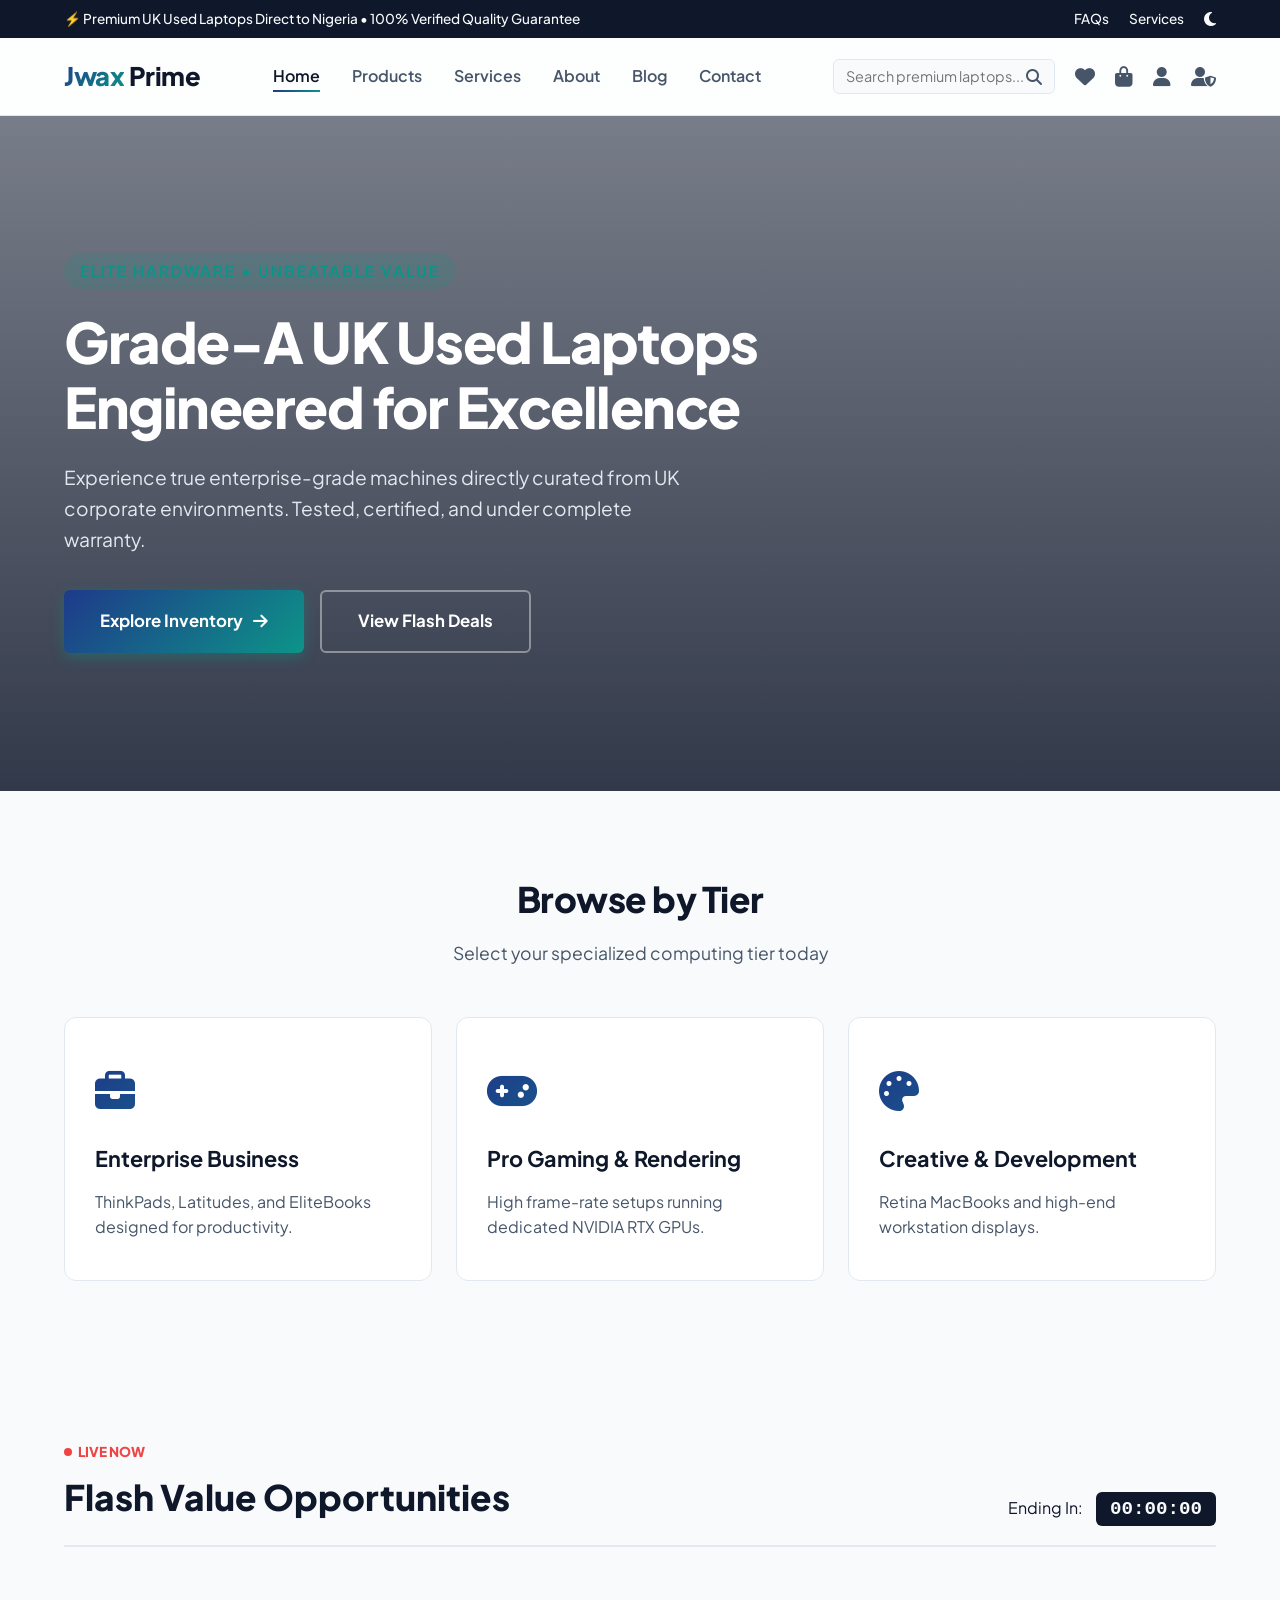
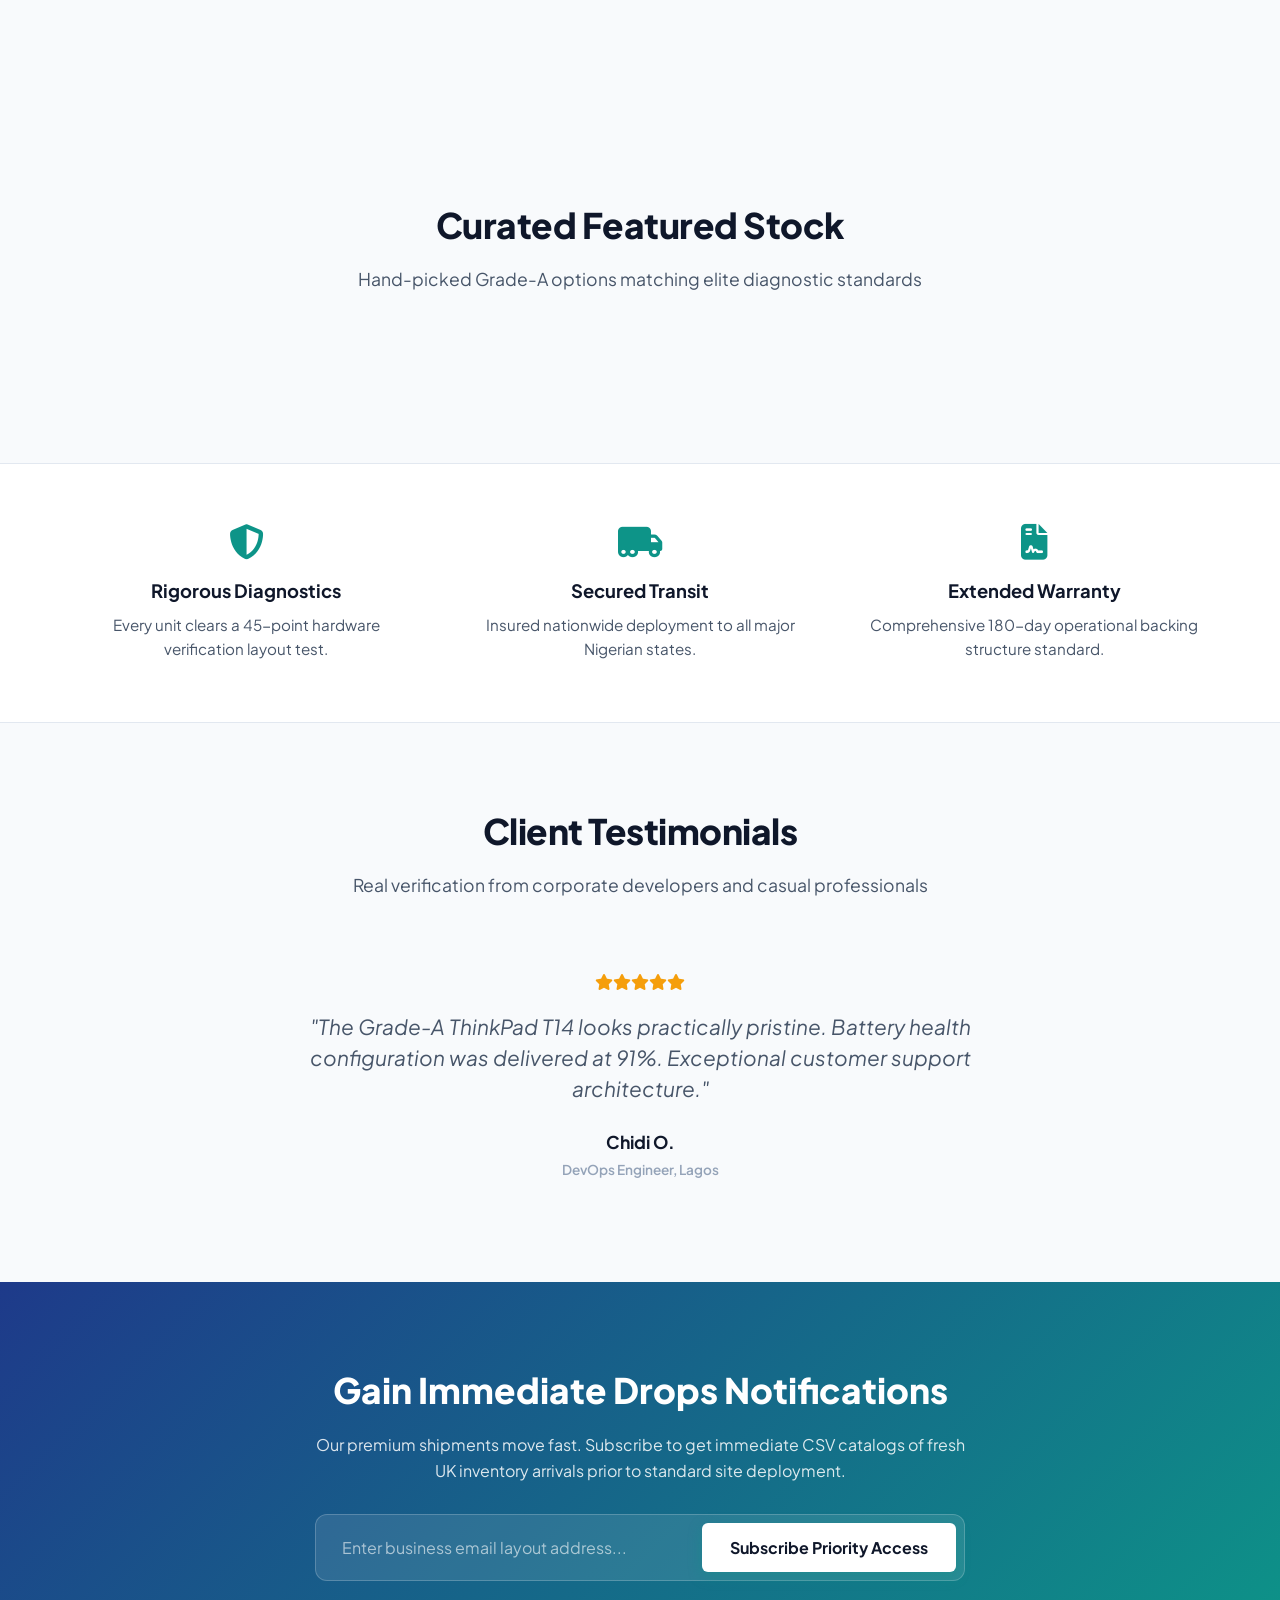
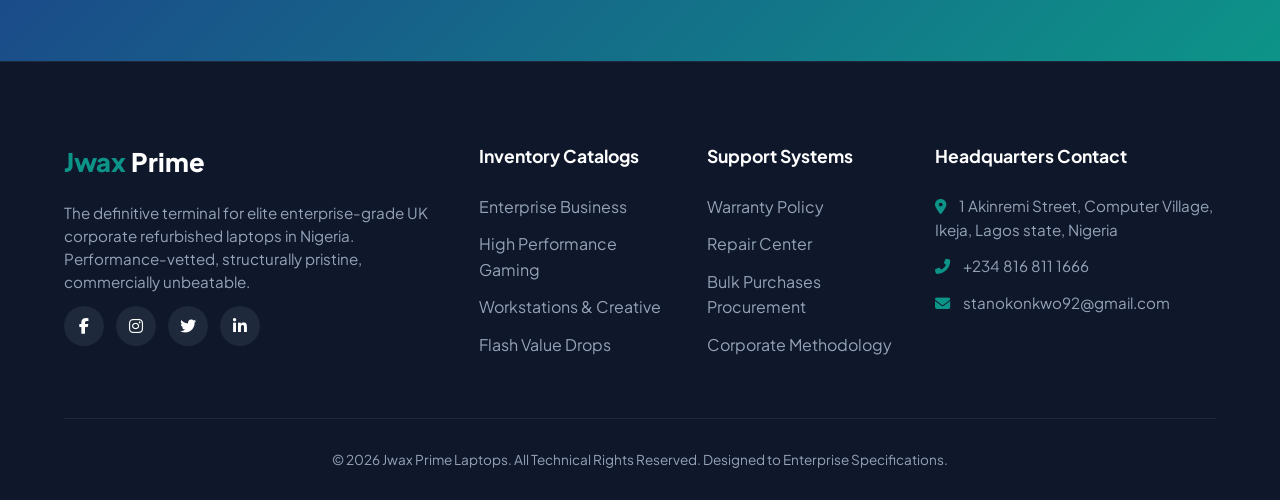
==== index.html @ 94b1026d "Initial commit for Jwax Prime Laptops" ====
<!DOCTYPE html>
<html lang="en" data-theme="light">
<head>
    <meta charset="UTF-8">
    <meta name="viewport" content="width=device-width, initial-scale=1.0">
    <meta name="description" content="Jwax Prime Laptops - Premium UK Used Laptops in Nigeria. Highest quality, verified performance, unbeatable pricing.">
    <title>Jwax Prime Laptops | Premium UK Used Laptops</title>
    <link rel="preconnect" href="https://fonts.googleapis.com">
    <link rel="preconnect" href="https://fonts.gstatic.com" crossorigin>
    <link href="https://fonts.googleapis.com/css2?family=Plus+Jakarta+Sans:wght@300;400;500;600;700;800&display=swap" rel="stylesheet">
    <link rel="stylesheet" href="https://cdnjs.cloudflare.com/ajax/libs/font-awesome/6.4.0/css/all.min.css">
    <link rel="stylesheet" href="css/style.css">
    <link rel="stylesheet" href="css/responsive.css">
</head>
<body>

    <div id="screen-loader" class="screen-loader">
        <div class="spinner"></div>
    </div>

    <div id="toast-container" class="toast-container"></div>

    <button id="back-to-top" class="back-to-top" aria-label="Back to Top">
        <i class="fas fa-arrow-up"></i>
    </button>

    <header class="main-header">
        <div class="top-bar">
            <p>⚡ Premium UK Used Laptops Direct to Nigeria • 100% Verified Quality Guarantee</p>
            <div class="top-bar-links">
                <a href="faq.html">FAQs</a>
                <a href="services.html">Services</a>
                <button id="theme-toggle" class="theme-toggle-btn" aria-label="Toggle Theme">
                    <i class="fas fa-moon"></i>
                </button>
            </div>
        </div>

        <nav class="navbar">
            <a href="index.html" class="logo-brand">
                <span class="logo-accent">Jwax</span> Prime
            </a>

            <ul class="nav-links" id="nav-links">
                <li><a href="index.html" class="active">Home</a></li>
                <li><a href="products.html">Products</a></li>
                <li><a href="services.html">Services</a></li>
                <li><a href="about.html">About</a></li>
                <li><a href="blog.html">Blog</a></li>
                <li><a href="contact.html">Contact</a></li>
            </ul>

            <div class="nav-actions">
                <div class="search-container-wrapper">
                    <input type="text" id="global-search-input" placeholder="Search premium laptops...">
                    <button class="search-btn"><i class="fas fa-search"></i></button>
                </div>
                <a href="wishlist.html" class="nav-icon-link" aria-label="Wishlist">
                    <i class="fas fa-heart"></i>
                    <span class="badge" id="wishlist-badge">0</span>
                </a>
                <a href="cart.html" class="nav-icon-link" aria-label="Cart">
                    <i class="fas fa-shopping-bag"></i>
                    <span class="badge badge-accent" id="cart-badge">0</span>
                </a>
                <a href="login.html" class="nav-icon-link" aria-label="Account / Login">
                    <i class="fas fa-user"></i>
                </a>
                <a href="admin.html" class="nav-icon-link admin-indicator" aria-label="Admin Panel">
                    <i class="fas fa-user-shield"></i>
                </a>
                
                <button class="hamburger-menu" id="hamburger-menu" aria-label="Toggle Mobile Menu">
                    <span></span>
                    <span></span>
                    <span></span>
                </button>
            </div>
        </nav>
    </header>

    <main>
        <section class="hero-section">
            <div class="hero-overlay"></div>
            <div class="hero-content">
                <span class="hero-tagline">Elite Hardware • Unbeatable Value</span>
                <h1 class="hero-title">Grade-A UK Used Laptops <br>Engineered for Excellence</h1>
                <p class="hero-subtitle">Experience true enterprise-grade machines directly curated from UK corporate environments. Tested, certified, and under complete warranty.</p>
                <div class="hero-cta-group">
                    <a href="products.html" class="btn btn-primary btn-lg">Explore Inventory <i class="fas fa-arrow-right"></i></a>
                    <a href="#flash-sales" class="btn btn-secondary btn-lg">View Flash Deals</a>
                </div>
            </div>
        </section>

        <section class="section-container categories-section">
            <div class="section-header">
                <h2>Browse by Tier</h2>
                <p>Select your specialized computing tier today</p>
            </div>
            <div class="category-grid">
                <div class="category-card" data-category="Enterprise">
                    <div class="cat-icon"><i class="fas fa-briefcase"></i></div>
                    <h3>Enterprise Business</h3>
                    <p>ThinkPads, Latitudes, and EliteBooks designed for productivity.</p>
                </div>
                <div class="category-card" data-category="Gaming">
                    <div class="cat-icon"><i class="fas fa-gamepad"></i></div>
                    <h3>Pro Gaming & Rendering</h3>
                    <p>High frame-rate setups running dedicated NVIDIA RTX GPUs.</p>
                </div>
                <div class="category-card" data-category="Creative">
                    <div class="cat-icon"><i class="fas fa-palette"></i></div>
                    <h3>Creative & Development</h3>
                    <p>Retina MacBooks and high-end workstation displays.</p>
                </div>
            </div>
        </section>

        <section id="flash-sales" class="section-container flash-sales-section">
            <div class="section-header-row">
                <div>
                    <span class="live-indicator"><span class="pulse"></span> LIVE NOW</span>
                    <h2>Flash Value Opportunities</h2>
                </div>
                <div class="countdown-timer-container">
                    Ending In: <span id="flash-clock" class="clock-digits">00:00:00</span>
                </div>
            </div>
            <div class="products-grid-layout" id="flash-products-target">
                </div>
        </section>

        <section class="section-container featured-section">
            <div class="section-header">
                <h2>Curated Featured Stock</h2>
                <p>Hand-picked Grade-A options matching elite diagnostic standards</p>
            </div>
            <div class="products-grid-layout" id="featured-products-target">
                </div>
        </section>

        <section class="trust-signals-section">
            <div class="signal-item">
                <i class="fas fa-shield-alt"></i>
                <h3>Rigorous Diagnostics</h3>
                <p>Every unit clears a 45-point hardware verification layout test.</p>
            </div>
            <div class="signal-item">
                <i class="fas fa-truck-moving"></i>
                <h3>Secured Transit</h3>
                <p>Insured nationwide deployment to all major Nigerian states.</p>
            </div>
            <div class="signal-item">
                <i class="fas fa-file-contract"></i>
                <h3>Extended Warranty</h3>
                <p>Comprehensive 180-day operational backing structure standard.</p>
            </div>
        </section>

        <section class="section-container testimonial-section">
            <div class="section-header">
                <h2>Client Testimonials</h2>
                <p>Real verification from corporate developers and casual professionals</p>
            </div>
            <div class="testimonial-carousel-wrapper">
                <div class="testimonial-track" id="testimonial-track">
                    <div class="testimonial-card">
                        <div class="stars"><i class="fas fa-star"></i><i class="fas fa-star"></i><i class="fas fa-star"></i><i class="fas fa-star"></i><i class="fas fa-star"></i></div>
                        <p class="testimonial-text">"The Grade-A ThinkPad T14 looks practically pristine. Battery health configuration was delivered at 91%. Exceptional customer support architecture."</p>
                        <h4 class="testimonial-author">Chidi O.</h4>
                        <span class="author-title">DevOps Engineer, Lagos</span>
                    </div>
                </div>
            </div>
        </section>

        <section class="newsletter-subscription-block">
            <div class="newsletter-inner">
                <h2>Gain Immediate Drops Notifications</h2>
                <p>Our premium shipments move fast. Subscribe to get immediate CSV catalogs of fresh UK inventory arrivals prior to standard site deployment.</p>
                <form id="newsletter-form" class="newsletter-form-container">
                    <input type="email" id="news-email" placeholder="Enter business email layout address..." required>
                    <button type="submit" class="btn btn-primary">Subscribe Priority Access</button>
                </form>
            </div>
        </section>
    </main>

    <footer class="global-footer">
        <div class="footer-grid-layout">
            <div class="footer-column brand-summary-col">
                <h3 class="footer-logo"><span>Jwax</span> Prime</h3>
                <p>The definitive terminal for elite enterprise-grade UK corporate refurbished laptops in Nigeria. Performance-vetted, structurally pristine, commercially unbeatable.</p>
                <div class="social-links-media">
                    <a href="#"><i class="fab fa-facebook-f"></i></a>
                    <a href="#"><i class="fab fa-instagram"></i></a>
                    <a href="#"><i class="fab fa-twitter"></i></a>
                    <a href="#"><i class="fab fa-linkedin-in"></i></a>
                </div>
            </div>
            <div class="footer-column">
                <h4>Inventory Catalogs</h4>
                <ul>
                    <li><a href="products.html?cat=Enterprise">Enterprise Business</a></li>
                    <li><a href="products.html?cat=Gaming">High Performance Gaming</a></li>
                    <li><a href="products.html?cat=Creative">Workstations & Creative</a></li>
                    <li><a href="products.html?flag=flash">Flash Value Drops</a></li>
                </ul>
            </div>
            <div class="footer-column">
                <h4>Support Systems</h4>
                <ul>
                    <li><a href="faq.html">Warranty Policy</a></li>
                    <li><a href="services.html">Repair Center</a></li>
                    <li><a href="contact.html">Bulk Purchases Procurement</a></li>
                    <li><a href="about.html">Corporate Methodology</a></li>
                </ul>
            </div>
            <div class="footer-column">
                <h4>Headquarters Contact</h4>
                <p><i class="fas fa-map-marker-alt"></i> 1 Akinremi Street, Computer Village, Ikeja, Lagos state, Nigeria</p>
                <p><i class="fas fa-phone-alt"></i> +234 816 811 1666</p>
                <p><i class="fas fa-envelope"></i> stanokonkwo92@gmail.com</p>
            </div>
        </div>
        <div class="footer-copyright-row">
            <p>&copy; 2026 Jwax Prime Laptops. All Technical Rights Reserved. Designed to Enterprise Specifications.</p>
        </div>
    </footer>

    <script src="js/app.js"></script>
</body>
</html>
---- css/style.css ----
/* ==========================================================================
   GLOBAL DESIGN VARIABLES & THEME STATE ENGINE
   ========================================================================== */
:root {
    /* Color Palette - Light Mode Default */
    --primary-gradient: linear-gradient(135deg, #1e3a8a 0%, #0d9488 100%);
    --bg-main: #f8fafc;
    --bg-surface: #ffffff;
    --bg-surface-glass: rgba(255, 255, 255, 0.75);
    --border-color: #e2e8f0;
    --text-primary: #0f172a;
    --text-secondary: #475569;
    --text-light: #94a3b8;
    --accent: #0d9488;
    --accent-hover: #0f766e;
    --danger: #ef4444;
    --success: #22c55e;
    --warning: #f59e0b;
    --shadow-sm: 0 2px 4px rgba(0,0,0,0.05);
    --shadow-md: 0 10px 15px -3px rgba(0,0,0,0.1), 0 4px 6px -2px rgba(0,0,0,0.05);
    --shadow-lg: 0 20px 25px -5px rgba(0,0,0,0.1), 0 10px 10px -5px rgba(0,0,0,0.04);
    --radius-sm: 6px;
    --radius-md: 12px;
    --radius-lg: 20px;
    --transition-smooth: all 0.35s cubic-bezier(0.4, 0, 0.2, 1);
}

[data-theme="dark"] {
    /* Color Palette - Dark Mode Variant Override */
    --bg-main: #0f172a;
    --bg-surface: #1e293b;
    --bg-surface-glass: rgba(30, 41, 59, 0.75);
    --border-color: #334155;
    --text-primary: #f8fafc;
    --text-secondary: #cbd5e1;
    --text-light: #64748b;
    --shadow-sm: 0 2px 4px rgba(0,0,0,0.3);
    --shadow-md: 0 10px 15px -3px rgba(0,0,0,0.4);
    --shadow-lg: 0 20px 25px -5px rgba(0,0,0,0.5);
}

/* ==========================================================================
   CSS CORE RESET & TYPOGRAPHY FOUNDATIONS
   ========================================================================== */
* {
    box-sizing: border-box;
    margin: 0;
    padding: 0;
}

html {
    scroll-behavior: smooth;
    font-size: 16px;
}

body {
    font-family: 'Plus Jakarta Sans', sans-serif;
    background-color: var(--bg-main);
    color: var(--text-primary);
    line-height: 1.6;
    overflow-x: hidden;
    transition: var(--transition-smooth);
}

a {
    color: inherit;
    text-decoration: none;
    transition: var(--transition-smooth);
}

ul {
    list-style: none;
}

img {
    max-width: 100%;
    display: block;
}

button, input, select, textarea {
    font-family: inherit;
    font-size: inherit;
    background: none;
    border: none;
    outline: none;
}

/* ==========================================================================
   GLOBAL APP COMPONENTS & UI ACCESSORIES
   ========================================================================== */
.screen-loader {
    position: fixed;
    top: 0;
    left: 0;
    width: 100vw;
    height: 100vh;
    background-color: var(--bg-main);
    z-index: 9999;
    display: flex;
    justify-content: center;
    align-items: center;
    transition: opacity 0.5s ease, visibility 0.5s ease;
}
.screen-loader.fade-out {
    opacity: 0;
    visibility: hidden;
}
.spinner {
    width: 50px;
    height: 50px;
    border: 4px solid var(--border-color);
    border-top-color: var(--accent);
    border-radius: 50%;
    animation: spin 1s infinite linear;
}
@keyframes spin {
    to { transform: rotate(360deg); }
}

.toast-container {
    position: fixed;
    top: 24px;
    right: 24px;
    z-index: 10000;
    display: flex;
    flex-direction: column;
    gap: 12px;
}
.toast {
    background-color: var(--bg-surface);
    color: var(--text-primary);
    padding: 16px 24px;
    border-radius: var(--radius-md);
    box-shadow: var(--shadow-lg);
    border-left: 6px solid var(--accent);
    display: flex;
    align-items: center;
    gap: 12px;
    font-weight: 600;
    transform: translateX(120%);
    animation: slideIn 0.35s forwards cubic-bezier(0.4, 0, 0.2, 1);
    transition: var(--transition-smooth);
}
@keyframes slideIn {
    to { transform: translateX(0); }
}
.toast.toast-danger { border-left-color: var(--danger); }
.toast.toast-success { border-left-color: var(--success); }

.back-to-top {
    position: fixed;
    bottom: 30px;
    right: 30px;
    width: 50px;
    height: 50px;
    background: var(--primary-gradient);
    color: #fff;
    border-radius: 50%;
    display: flex;
    justify-content: center;
    align-items: center;
    cursor: pointer;
    box-shadow: var(--shadow-lg);
    z-index: 999;
    opacity: 0;
    visibility: hidden;
    transition: var(--transition-smooth);
    transform: translateY(10px);
}
.back-to-top.visible {
    opacity: 1;
    visibility: visible;
    transform: translateY(0);
}
.back-to-top:hover {
    transform: translateY(-5px);
}

/* ==========================================================================
   NAVIGATION BAR & HEADER STRUCTURAL BLUEPRINT
   ========================================================================== */
.main-header {
    width: 100%;
    position: relative;
    z-index: 990;
}
.top-bar {
    background-color: var(--text-primary);
    color: var(--bg-main);
    padding: 8px 5%;
    display: flex;
    justify-content: space-between;
    align-items: center;
    font-size: 0.85rem;
    font-weight: 500;
}
.top-bar-links {
    display: flex;
    align-items: center;
    gap: 20px;
}
.theme-toggle-btn {
    color: inherit;
    cursor: pointer;
    font-size: 1rem;
}

.navbar {
    background-color: var(--bg-surface-glass);
    backdrop-filter: blur(15px);
    -webkit-backdrop-filter: blur(15px);
    border-bottom: 1px solid var(--border-color);
    padding: 18px 5%;
    display: flex;
    justify-content: space-between;
    align-items: center;
    transition: var(--transition-smooth);
}
.navbar.sticky {
    position: fixed;
    top: 0;
    left: 0;
    width: 100%;
    box-shadow: var(--shadow-sm);
    padding: 12px 5%;
}

.logo-brand {
    font-size: 1.6rem;
    font-weight: 800;
    letter-spacing: -0.5px;
}
.logo-accent {
    background: var(--primary-gradient);
    -webkit-background-clip: text;
    -webkit-text-fill-color: transparent;
}

.nav-links {
    display: flex;
    gap: 32px;
}
.nav-links a {
    font-weight: 600;
    color: var(--text-secondary);
    position: relative;
}
.nav-links a:hover, .nav-links a.active {
    color: var(--text-primary);
}
.nav-links a::after {
    content: '';
    position: absolute;
    bottom: -6px;
    left: 0;
    width: 0;
    height: 2px;
    background: var(--primary-gradient);
    transition: var(--transition-smooth);
}
.nav-links a:hover::after, .nav-links a.active::after {
    width: 100%;
}

.nav-actions {
    display: flex;
    align-items: center;
    gap: 20px;
}
.search-container-wrapper {
    display: flex;
    background-color: var(--bg-main);
    border: 1px solid var(--border-color);
    border-radius: var(--radius-sm);
    padding: 6px 12px;
    align-items: center;
}
.search-container-wrapper input {
    color: var(--text-primary);
    font-size: 0.9rem;
    width: 180px;
    transition: var(--transition-smooth);
}
.search-container-wrapper input:focus {
    width: 240px;
}
.search-btn {
    color: var(--text-secondary);
    cursor: pointer;
}

.nav-icon-link {
    position: relative;
    font-size: 1.25rem;
    color: var(--text-secondary);
}
.nav-icon-link:hover {
    color: var(--text-primary);
}
.nav-icon-link .badge {
    position: absolute;
    top: -6px;
    right: -10px;
    background-color: var(--text-primary);
    color: var(--bg-main);
    font-size: 0.7rem;
    font-weight: 700;
    width: 18px;
    height: 18px;
    border-radius: 50%;
    display: flex;
    justify-content: center;
    align-items: center;
}
.nav-icon-link .badge.badge-accent {
    background: var(--primary-gradient);
}
.hamburger-menu {
    display: none;
    flex-direction: column;
    gap: 5px;
    cursor: pointer;
}
.hamburger-menu span {
    width: 25px;
    height: 3px;
    background-color: var(--text-primary);
    border-radius: 3px;
    transition: var(--transition-smooth);
}

/* ==========================================================================
   HERO & PROMOTIONAL ADVERTISING BLOCK
   ========================================================================== */
.hero-section {
    position: relative;
    height: 75vh;
    min-height: 550px;
    background: linear-gradient(rgba(15,23,42,0.55), rgba(15,23,42,0.85)), url('https://images.unsplash.com/photo-1603302576837-37561b2e2302?auto=format&fit=crop&w=1920&q=80') center/cover no-repeat;
    display: flex;
    align-items: center;
    padding: 0 5%;
    color: #ffffff;
}
.hero-content {
    max-width: 750px;
    z-index: 10;
}
.hero-tagline {
    font-size: 0.95rem;
    text-transform: uppercase;
    font-weight: 700;
    letter-spacing: 2px;
    color: var(--accent);
    background-color: rgba(13, 148, 136, 0.15);
    padding: 6px 16px;
    border-radius: 50px;
    display: inline-block;
    margin-bottom: 20px;
}
.hero-title {
    font-size: 3.5rem;
    font-weight: 800;
    line-height: 1.15;
    letter-spacing: -1.5px;
    margin-bottom: 24px;
}
.hero-subtitle {
    font-size: 1.2rem;
    color: #e2e8f0;
    margin-bottom: 36px;
    max-width: 620px;
}
.hero-cta-group {
    display: flex;
    gap: 16px;
}

/* Standard Premium UI Buttons Layout */
.btn {
    display: inline-flex;
    align-items: center;
    gap: 10px;
    padding: 14px 28px;
    font-weight: 700;
    border-radius: var(--radius-sm);
    cursor: pointer;
    transition: var(--transition-smooth);
}
.btn-lg {
    padding: 16px 36px;
    font-size: 1.05rem;
}
.btn-primary {
    background: var(--primary-gradient);
    color: #ffffff;
    box-shadow: 0 4px 14px rgba(13, 148, 136, 0.4);
}
.btn-primary:hover {
    transform: translateY(-2px);
    box-shadow: 0 6px 20px rgba(13, 148, 136, 0.6);
}
.btn-secondary {
    background-color: transparent;
    color: #ffffff;
    border: 2px solid rgba(255,255,255,0.4);
}
.btn-secondary:hover {
    border-color: #ffffff;
    background-color: rgba(255,255,255,0.1);
}

/* ==========================================================================
   GRID CORE ARRANGEMENT & LAYOUT CONTENT CONTAINERS
   ========================================================================== */
.section-container {
    padding: 80px 5%;
}
.section-header {
    text-align: center;
    margin-bottom: 50px;
}
.section-header h2 {
    font-size: 2.2rem;
    font-weight: 800;
    letter-spacing: -0.5px;
    margin-bottom: 12px;
}
.section-header p {
    color: var(--text-secondary);
    font-size: 1.1rem;
}

.section-header-row {
    display: flex;
    justify-content: space-between;
    align-items: flex-end;
    margin-bottom: 50px;
    border-bottom: 2px solid var(--border-color);
    padding-bottom: 20px;
}
.section-header-row h2 {
    font-size: 2.2rem;
    font-weight: 800;
}
.live-indicator {
    font-size: 0.85rem;
    font-weight: 800;
    color: var(--danger);
    display: flex;
    align-items: center;
    gap: 6px;
    margin-bottom: 6px;
}
.pulse {
    width: 8px;
    height: 8px;
    background-color: var(--danger);
    border-radius: 50%;
    box-shadow: 0 0 0 0 rgba(239, 68, 68, 0.7);
    animation: pulseActive 1.6s infinite;
}
@keyframes pulseActive {
    0% { transform: scale(0.95); box-shadow: 0 0 0 0 rgba(239,68,68,0.7); }
    70% { transform: scale(1); box-shadow: 0 0 0 8px rgba(239,68,68,0); }
    100% { transform: scale(0.95); box-shadow: 0 0 0 0 rgba(239,68,68,0); }
}

.clock-digits {
    font-family: monospace;
    background-color: var(--text-primary);
    color: var(--bg-main);
    padding: 6px 14px;
    border-radius: var(--radius-sm);
    font-weight: 700;
    font-size: 1.2rem;
    margin-left: 10px;
}

/* ==========================================================================
   CATEGORY & tier CARDS STRUCTURAL SPEC
   ========================================================================== */
.category-grid {
    display: grid;
    grid-template-columns: repeat(auto-fit, minmax(300px, 1fr));
    gap: 24px;
}
.category-card {
    background-color: var(--bg-surface);
    border: 1px solid var(--border-color);
    border-radius: var(--radius-md);
    padding: 40px 30px;
    cursor: pointer;
    transition: var(--transition-smooth);
}
.category-card:hover {
    transform: translateY(-8px);
    box-shadow: var(--shadow-lg);
    border-color: var(--accent);
}
.cat-icon {
    font-size: 2.5rem;
    margin-bottom: 20px;
    background: var(--primary-gradient);
    -webkit-background-clip: text;
    -webkit-text-fill-color: transparent;
}
.category-card h3 {
    font-size: 1.35rem;
    font-weight: 700;
    margin-bottom: 12px;
}
.category-card p {
    color: var(--text-secondary);
}

/* ==========================================================================
   DYNAMIC PRODUCT COMPONENT ARCHITECTURE CARD
   ========================================================================== */
.products-grid-layout {
    display: grid;
    grid-template-columns: repeat(auto-fill, minmax(280px, 1fr));
    gap: 30px;
}
.product-card-blueprint {
    background-color: var(--bg-surface);
    border: 1px solid var(--border-color);
    border-radius: var(--radius-md);
    overflow: hidden;
    position: relative;
    display: flex;
    flex-direction: column;
    transition: var(--transition-smooth);
}
.product-card-blueprint:hover {
    transform: translateY(-6px);
    box-shadow: var(--shadow-lg);
}

.product-image-frame {
    width: 100%;
    height: 220px;
    background-color: #f1f5f9;
    position: relative;
    overflow: hidden;
}
.product-image-frame img {
    width: 100%;
    height: 100%;
    object-fit: cover;
    transition: var(--transition-smooth);
}
.product-card-blueprint:hover .product-image-frame img {
    transform: scale(1.06);
}

.badge-discount-tag {
    position: absolute;
    top: 12px;
    left: 12px;
    background-color: var(--danger);
    color: #fff;
    padding: 4px 10px;
    border-radius: var(--radius-sm);
    font-size: 0.75rem;
    font-weight: 800;
    z-index: 5;
}
.wishlist-floating-btn {
    position: absolute;
    top: 12px;
    right: 12px;
    width: 36px;
    height: 36px;
    background-color: var(--bg-surface);
    border-radius: 50%;
    display: flex;
    justify-content: center;
    align-items: center;
    color: var(--text-secondary);
    cursor: pointer;
    box-shadow: var(--shadow-sm);
    z-index: 5;
    transition: var(--transition-smooth);
}
.wishlist-floating-btn:hover, .wishlist-floating-btn.active {
    color: var(--danger);
    background-color: #fef2f2;
}

.product-details-content {
    padding: 20px;
    display: flex;
    flex-direction: column;
    flex-grow: 1;
}
.product-meta-brand {
    font-size: 0.8rem;
    text-transform: uppercase;
    letter-spacing: 1px;
    color: var(--text-light);
    font-weight: 700;
    margin-bottom: 6px;
}
.product-title-heading {
    font-size: 1.1rem;
    font-weight: 700;
    color: var(--text-primary);
    margin-bottom: 12px;
    line-height: 1.3;
}

/* Diagnostic Technical Data Badges Row */
.product-specs-pill-row {
    display: flex;
    flex-wrap: wrap;
    gap: 6px;
    margin-bottom: 20px;
}
.spec-pill {
    background-color: var(--bg-main);
    color: var(--text-secondary);
    font-size: 0.75rem;
    font-weight: 600;
    padding: 4px 10px;
    border-radius: 4px;
    border: 1px solid var(--border-color);
}

.product-pricing-row {
    display: flex;
    align-items: center;
    gap: 12px;
    margin-top: auto;
    margin-bottom: 16px;
}
.price-current {
    font-size: 1.3rem;
    font-weight: 800;
    color: var(--text-primary);
}
.price-slashed {
    font-size: 0.95rem;
    color: var(--text-light);
    text-decoration: line-through;
}

.product-action-footer-btn {
    width: 100%;
    background-color: var(--text-primary);
    color: var(--bg-main);
    padding: 12px;
    border-radius: var(--radius-sm);
    font-weight: 700;
    display: flex;
    justify-content: center;
    align-items: center;
    gap: 8px;
    cursor: pointer;
    transition: var(--transition-smooth);
}
.product-action-footer-btn:hover {
    background-color: var(--accent);
    color: #fff;
}

/* ==========================================================================
   TRUST CORPORATE AUTHORITY SIGNALS SECTION
   ========================================================================== */
.trust-signals-section {
    background-color: var(--bg-surface);
    border-top: 1px solid var(--border-color);
    border-bottom: 1px solid var(--border-color);
    padding: 50px 5%;
    display: grid;
    grid-template-columns: repeat(auto-fit, minmax(250px, 1fr));
    gap: 30px;
}
.signal-item {
    text-align: center;
    padding: 10px;
}
.signal-item i {
    font-size: 2.2rem;
    color: var(--accent);
    margin-bottom: 16px;
}
.signal-item h3 {
    font-size: 1.15rem;
    font-weight: 700;
    margin-bottom: 8px;
}
.signal-item p {
    color: var(--text-secondary);
    font-size: 0.95rem;
}

/* ==========================================================================
   TESTIMONIAL INTERACTIVE SYSTEM CAROUSEL
   ========================================================================== */
.testimonial-carousel-wrapper {
    max-width: 800px;
    margin: 0 auto;
    overflow: hidden;
}
.testimonial-track {
    display: flex;
    transition: var(--transition-smooth);
}
.testimonial-card {
    min-width: 100%;
    text-align: center;
    padding: 20px;
}
.testimonial-card .stars {
    color: var(--warning);
    margin-bottom: 16px;
}
.testimonial-text {
    font-size: 1.3rem;
    font-style: italic;
    color: var(--text-secondary);
    margin-bottom: 24px;
    line-height: 1.5;
}
.testimonial-author {
    font-weight: 700;
    font-size: 1.1rem;
}
.author-title {
    font-size: 0.85rem;
    color: var(--text-light);
    font-weight: 600;
}

/* ==========================================================================
   CONVERSION CAPTURE NEWSLETTER BLOCK
   ========================================================================== */
.newsletter-subscription-block {
    background: var(--primary-gradient);
    color: #ffffff;
    padding: 80px 5%;
    text-align: center;
}
.newsletter-inner {
    max-width: 650px;
    margin: 0 auto;
}
.newsletter-inner h2 {
    font-size: 2.2rem;
    font-weight: 800;
    margin-bottom: 14px;
}
.newsletter-inner p {
    color: rgba(255,255,255,0.85);
    margin-bottom: 30px;
}
.newsletter-form-container {
    display: flex;
    gap: 12px;
    background-color: rgba(255,255,255,0.1);
    padding: 8px;
    border-radius: var(--radius-md);
    border: 1px solid rgba(255,255,255,0.2);
}
.newsletter-form-container input {
    flex-grow: 1;
    padding: 12px 18px;
    color: #ffffff;
}
.newsletter-form-container input::placeholder {
    color: rgba(255,255,255,0.6);
}
.newsletter-form-container .btn {
    background: #ffffff;
    color: var(--text-primary);
}

/* ==========================================================================
   GLOBAL FOOTER BLOCK 
   ========================================================================== */
.global-footer {
    background-color: #0f172a;
    color: #94a3b8;
    padding: 80px 5% 30px;
    border-top: 1px solid #1e293b;
}
[data-theme="dark"] .global-footer {
    background-color: #020617;
}
.footer-grid-layout {
    display: grid;
    grid-template-columns: 2fr 1fr 1fr 1.5fr;
    gap: 40px;
    margin-bottom: 60px;
}
.brand-summary-col p {
    margin-top: 20px;
    margin-bottom: 24px;
    font-size: 0.95rem;
    line-height: 1.5;
}
.footer-logo {
    color: #ffffff;
    font-size: 1.6rem;
    font-weight: 800;
}
.footer-logo span {
    color: var(--accent);
}
.social-links-media {
    display: flex;
    gap: 12px;
}
.social-links-media a {
    width: 40px;
    height: 40px;
    background-color: #1e293b;
    border-radius: 50%;
    display: flex;
    justify-content: center;
    align-items: center;
    color: #ffffff;
}
.social-links-media a:hover {
    background: var(--primary-gradient);
    transform: translateY(-3px);
}
.footer-column h4 {
    color: #ffffff;
    font-weight: 700;
    margin-bottom: 24px;
    font-size: 1.1rem;
}
.footer-column ul {
    display: flex;
    flex-direction: column;
    gap: 12px;
}
.footer-column ul a:hover {
    color: #ffffff;
    padding-left: 4px;
}
.footer-column p {
    margin-bottom: 12px;
    font-size: 0.95rem;
}
.footer-column p i {
    margin-right: 10px;
    color: var(--accent);
}
.footer-copyright-row {
    border-top: 1px solid #1e293b;
    padding-top: 30px;
    text-align: center;
    font-size: 0.85rem;
}
/* Core Application Utility Configurations */
.products-grid-layout {
    display: grid;
    grid-template-columns: repeat(auto-fill, minmax(280px, 1fr));
    gap: 30px;
    padding: 20px 0;
}

/* Centralized Toast Infrastructure layout mapping metrics */
.toast-container {
    position: fixed;
    top: 30px;
    right: 30px;
    z-index: 9999;
    display: flex;
    flex-direction: column;
    gap: 12px;
    max-width: 420px;
}
.toast-message-bubble {
    background-color: var(--bg-surface);
    color: var(--text-primary);
    border-left: 4px solid var(--accent);
    padding: 16px 24px;
    border-radius: var(--radius-sm);
    box-shadow: var(--shadow-lg);
    display: flex;
    align-items: center;
    gap: 12px;
    font-weight: 600;
    font-size: 0.95rem;
    animation: toastEnter 0.3s cubic-bezier(0.16, 1, 0.3, 1) forwards;
}
.toast-message-bubble.warning { border-left-color: var(--warning); }
.toast-message-bubble.danger { border-left-color: var(--danger); }

@keyframes toastEnter {
    from { transform: translateX(120%); opacity: 0; }
    to { transform: translateX(0); opacity: 1; }
}
@keyframes toastExit {
    to { transform: translateX(120%); opacity: 0; }
}
.screen-loader {
    display: none !important;
}
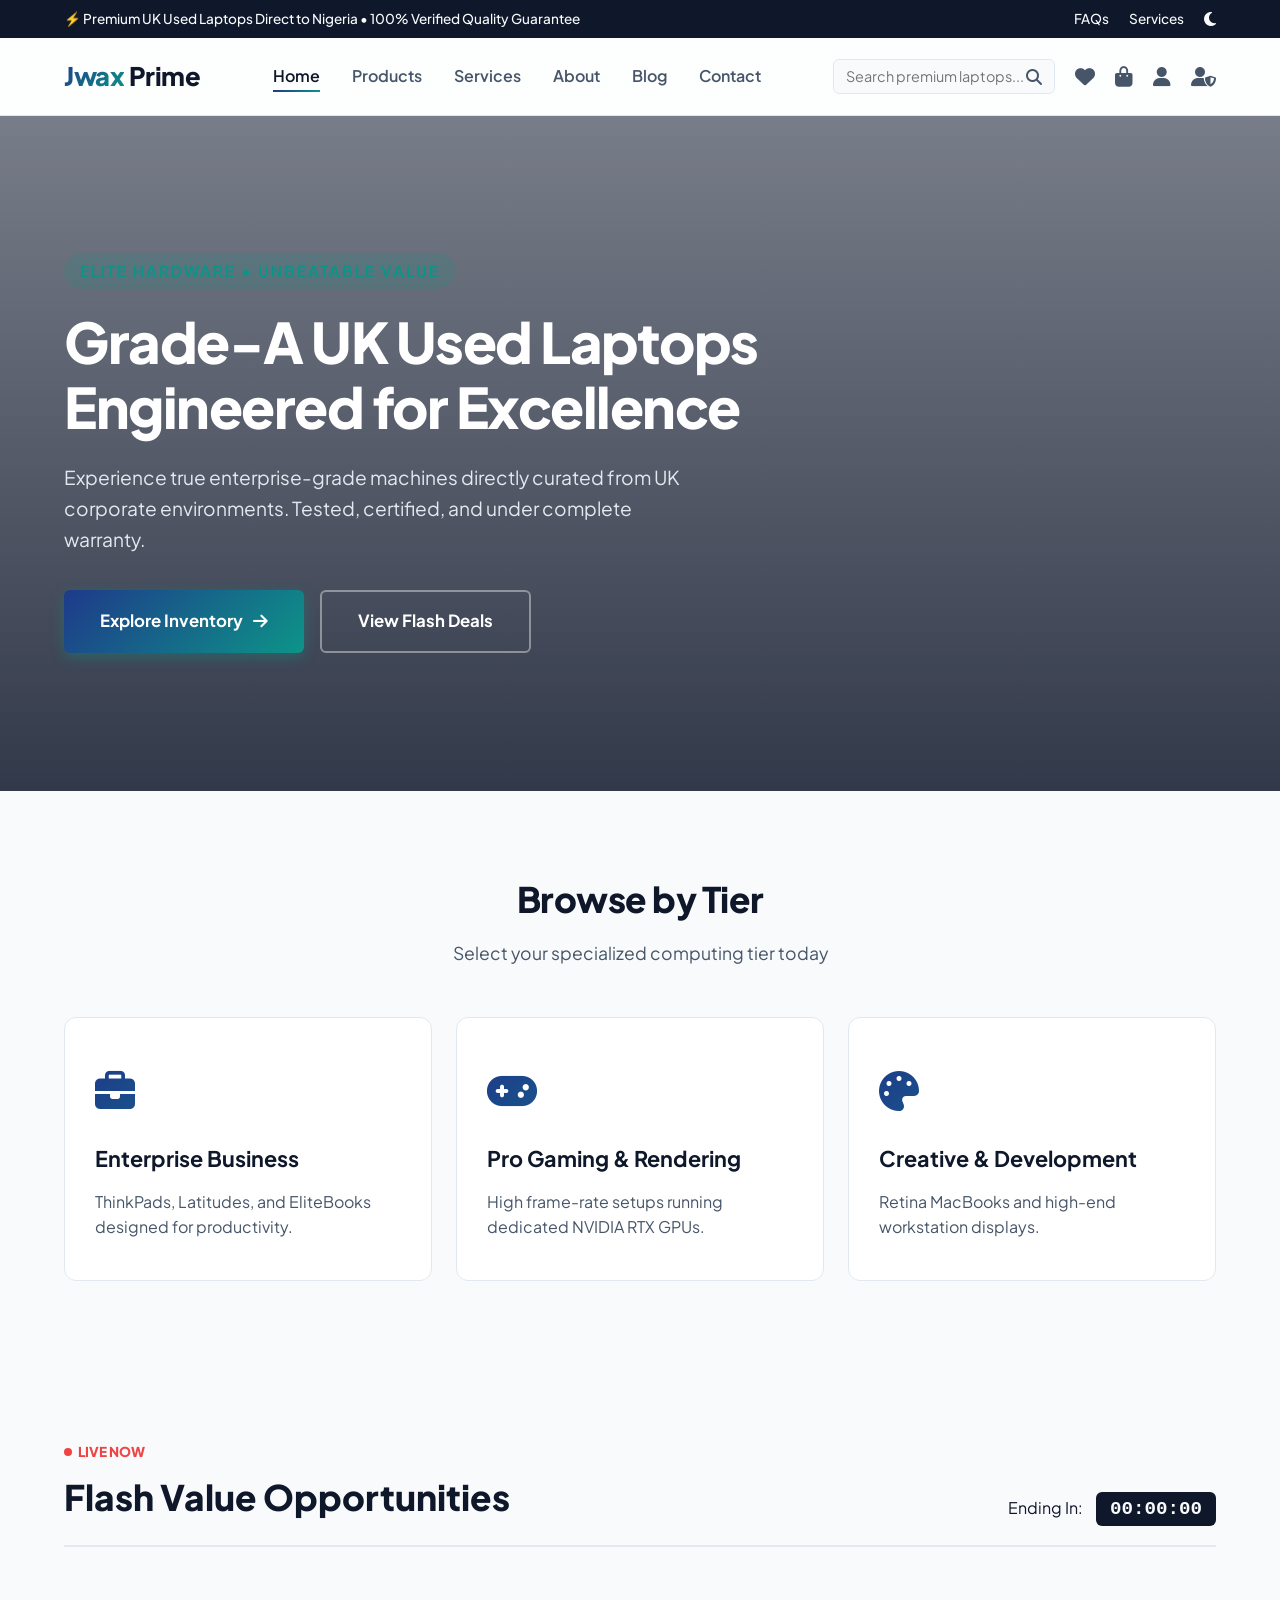
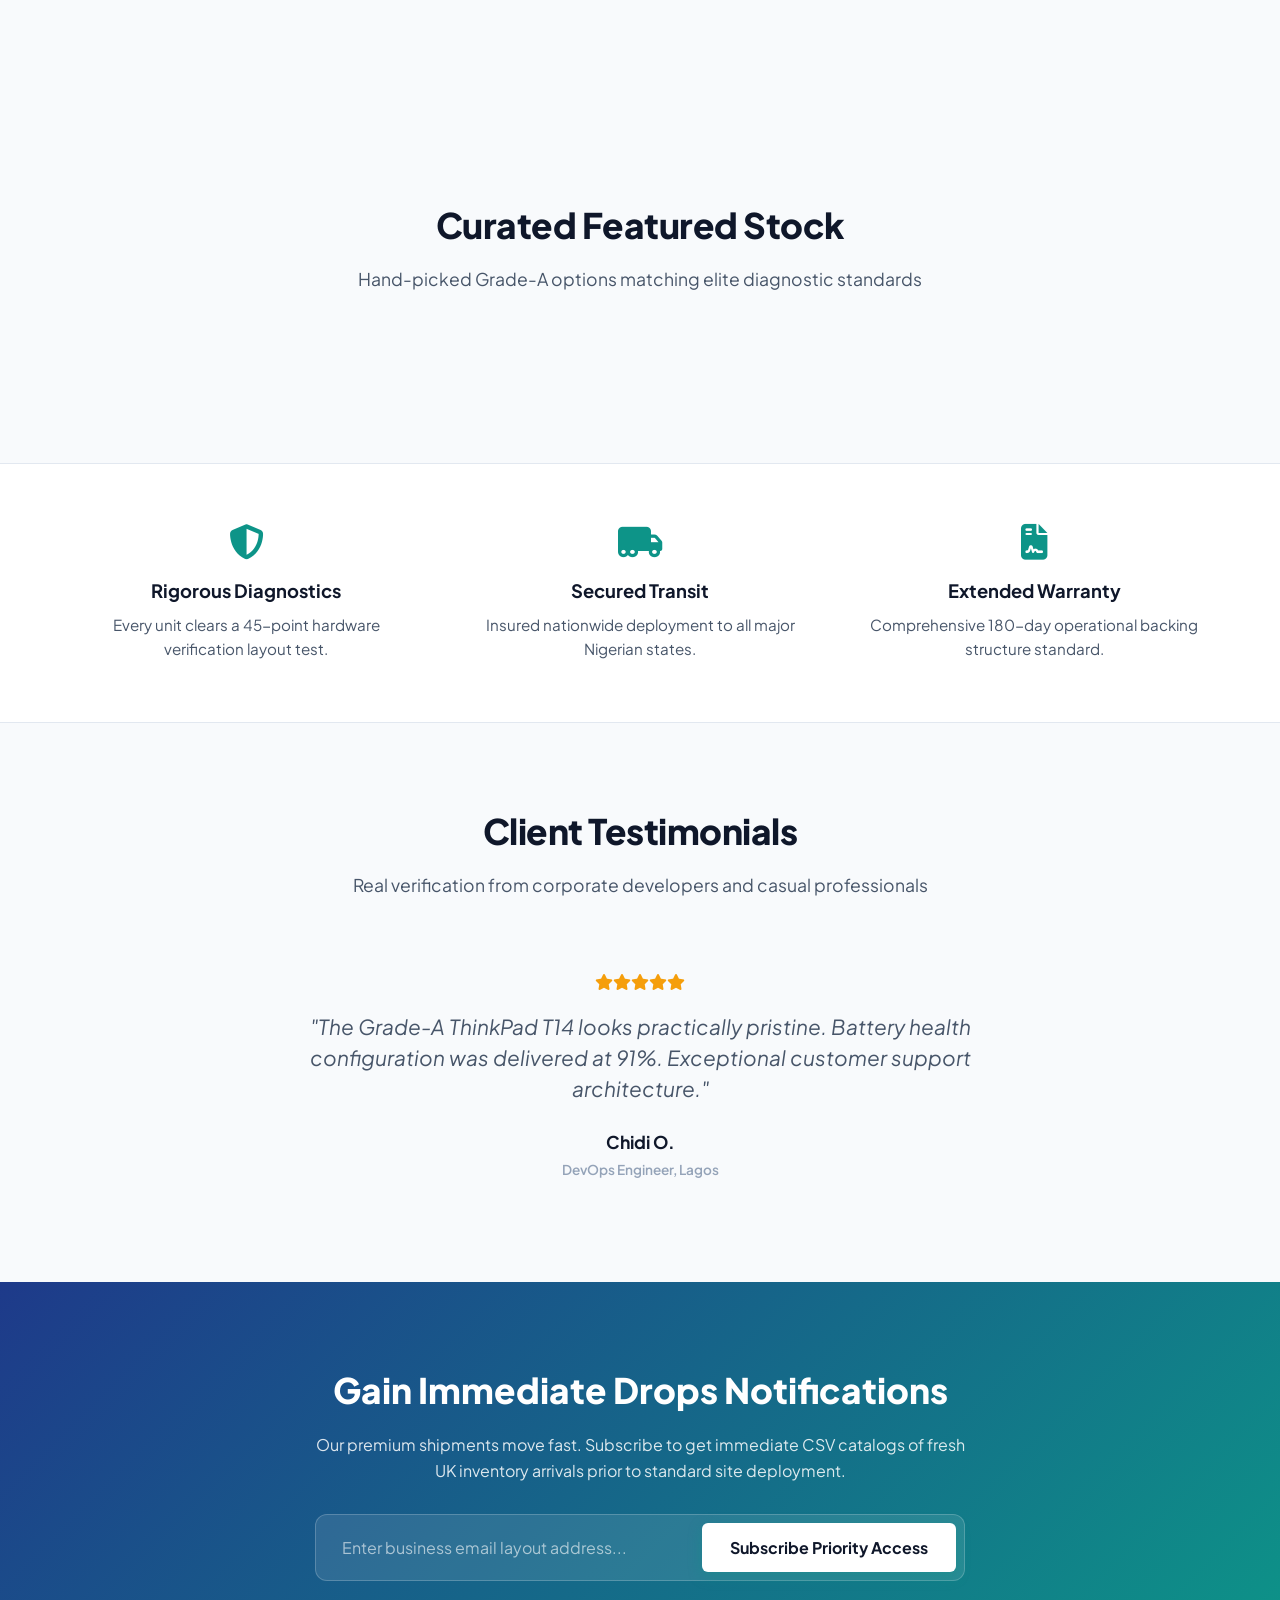
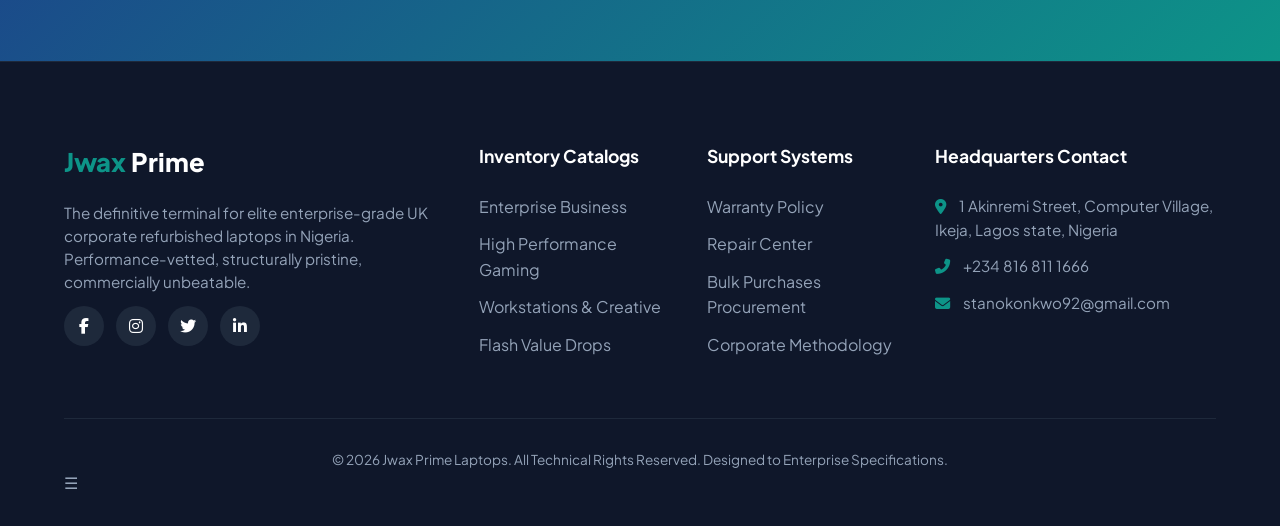
==== commit a0f4e2b1: "Update index.html" ====
--- a/index.html
+++ b/index.html
@@ -5,12 +5,17 @@
     <meta name="viewport" content="width=device-width, initial-scale=1.0">
     <meta name="description" content="Jwax Prime Laptops - Premium UK Used Laptops in Nigeria. Highest quality, verified performance, unbeatable pricing.">
     <title>Jwax Prime Laptops | Premium UK Used Laptops</title>
+    
+    <!-- Google Fonts -->
     <link rel="preconnect" href="https://fonts.googleapis.com">
     <link rel="preconnect" href="https://fonts.gstatic.com" crossorigin>
     <link href="https://fonts.googleapis.com/css2?family=Plus+Jakarta+Sans:wght@300;400;500;600;700;800&display=swap" rel="stylesheet">
+    
+    <!-- Font Awesome Icons -->
     <link rel="stylesheet" href="https://cdnjs.cloudflare.com/ajax/libs/font-awesome/6.4.0/css/all.min.css">
-    <link rel="stylesheet" href="css/style.css">
-    <link rel="stylesheet" href="css/responsive.css">
+    
+    <!-- Unified Stylesheet File (Fixed Path) -->
+    <link rel="stylesheet" href="style.css">
 </head>
 <body>
 
@@ -127,8 +132,7 @@
                     Ending In: <span id="flash-clock" class="clock-digits">00:00:00</span>
                 </div>
             </div>
-            <div class="products-grid-layout" id="flash-products-target">
-                </div>
+            <div class="products-grid-layout" id="flash-products-target"></div>
         </section>
 
         <section class="section-container featured-section">
@@ -136,8 +140,7 @@
                 <h2>Curated Featured Stock</h2>
                 <p>Hand-picked Grade-A options matching elite diagnostic standards</p>
             </div>
-            <div class="products-grid-layout" id="featured-products-target">
-                </div>
+            <div class="products-grid-layout" id="featured-products-target"></div>
         </section>
 
         <section class="trust-signals-section">
@@ -227,8 +230,26 @@
         <div class="footer-copyright-row">
             <p>&copy; 2026 Jwax Prime Laptops. All Technical Rights Reserved. Designed to Enterprise Specifications.</p>
         </div>
+        <div class="menu-toggle">
+    ☰
+</div>
+        <script>
+const menuBtn =
+document.querySelector('.menu-toggle') ||
+document.querySelector('.hamburger') ||
+document.querySelector('.mobile-menu-btn');
+
+const navMenu =
+document.querySelector('.nav-links') ||
+document.querySelector('.nav-menu') ||
+document.querySelector('nav ul');
+
+menuBtn.addEventListener('click', () => {
+    navMenu.classList.toggle('active');
+});
+</script>
     </footer>
 
     <script src="js/app.js"></script>
 </body>
-</html>+</html>
--- a/style.css
+++ b/style.css
@@ -0,0 +1,1198 @@
+/* ==========================================================================
+   GLOBAL DESIGN VARIABLES & THEME STATE ENGINE
+   ========================================================================== */
+:root {
+    /* Color Palette - Light Mode Default */
+    --primary-gradient: linear-gradient(135deg, #1e3a8a 0%, #0d9488 100%);
+    --bg-main: #f8fafc;
+    --bg-surface: #ffffff;
+    --bg-surface-glass: rgba(255, 255, 255, 0.75);
+    --border-color: #e2e8f0;
+    --text-primary: #0f172a;
+    --text-secondary: #475569;
+    --text-light: #94a3b8;
+    --accent: #0d9488;
+    --accent-hover: #0f766e;
+    --danger: #ef4444;
+    --success: #22c55e;
+    --warning: #f59e0b;
+    --shadow-sm: 0 2px 4px rgba(0,0,0,0.05);
+    --shadow-md: 0 10px 15px -3px rgba(0,0,0,0.1), 0 4px 6px -2px rgba(0,0,0,0.05);
+    --shadow-lg: 0 20px 25px -5px rgba(0,0,0,0.1), 0 10px 10px -5px rgba(0,0,0,0.04);
+    --radius-sm: 6px;
+    --radius-md: 12px;
+    --radius-lg: 20px;
+    --transition-smooth: all 0.35s cubic-bezier(0.4, 0, 0.2, 1);
+}
+
+[data-theme="dark"] {
+    /* Color Palette - Dark Mode Variant Override */
+    --bg-main: #0f172a;
+    --bg-surface: #1e293b;
+    --bg-surface-glass: rgba(30, 41, 59, 0.75);
+    --border-color: #334155;
+    --text-primary: #f8fafc;
+    --text-secondary: #cbd5e1;
+    --text-light: #64748b;
+    --shadow-sm: 0 2px 4px rgba(0,0,0,0.3);
+    --shadow-md: 0 10px 15px -3px rgba(0,0,0,0.4);
+    --shadow-lg: 0 20px 25px -5px rgba(0,0,0,0.5);
+}
+
+/* ==========================================================================
+   CSS CORE RESET & TYPOGRAPHY FOUNDATIONS
+   ========================================================================== */
+* {
+    box-sizing: border-box;
+    margin: 0;
+    padding: 0;
+}
+
+html {
+    scroll-behavior: smooth;
+    font-size: 16px;
+}
+
+body {
+    font-family: 'Plus Jakarta Sans', sans-serif;
+    background-color: var(--bg-main);
+    color: var(--text-primary);
+    line-height: 1.6;
+    overflow-x: hidden;
+    transition: var(--transition-smooth);
+}
+
+a {
+    color: inherit;
+    text-decoration: none;
+    transition: var(--transition-smooth);
+}
+
+ul {
+    list-style: none;
+}
+
+img {
+    max-width: 100%;
+    display: block;
+}
+
+button, input, select, textarea {
+    font-family: inherit;
+    font-size: inherit;
+    background: none;
+    border: none;
+    outline: none;
+}
+
+/* ==========================================================================
+   GLOBAL APP COMPONENTS & UI ACCESSORIES
+   ========================================================================== */
+.screen-loader {
+    position: fixed;
+    top: 0;
+    left: 0;
+    width: 100vw;
+    height: 100vh;
+    background-color: var(--bg-main);
+    z-index: 9999;
+    display: flex;
+    justify-content: center;
+    align-items: center;
+    transition: opacity 0.5s ease, visibility 0.5s ease;
+}
+.screen-loader.fade-out {
+    opacity: 0;
+    visibility: hidden;
+}
+.spinner {
+    width: 50px;
+    height: 50px;
+    border: 4px solid var(--border-color);
+    border-top-color: var(--accent);
+    border-radius: 50%;
+    animation: spin 1s infinite linear;
+}
+@keyframes spin {
+    to { transform: rotate(360deg); }
+}
+
+.toast-container {
+    position: fixed;
+    top: 24px;
+    right: 24px;
+    z-index: 10000;
+    display: flex;
+    flex-direction: column;
+    gap: 12px;
+}
+.toast {
+    background-color: var(--bg-surface);
+    color: var(--text-primary);
+    padding: 16px 24px;
+    border-radius: var(--radius-md);
+    box-shadow: var(--shadow-lg);
+    border-left: 6px solid var(--accent);
+    display: flex;
+    align-items: center;
+    gap: 12px;
+    font-weight: 600;
+    transform: translateX(120%);
+    animation: slideIn 0.35s forwards cubic-bezier(0.4, 0, 0.2, 1);
+    transition: var(--transition-smooth);
+}
+@keyframes slideIn {
+    to { transform: translateX(0); }
+}
+.toast.toast-danger { border-left-color: var(--danger); }
+.toast.toast-success { border-left-color: var(--success); }
+
+.back-to-top {
+    position: fixed;
+    bottom: 30px;
+    right: 30px;
+    width: 50px;
+    height: 50px;
+    background: var(--primary-gradient);
+    color: #fff;
+    border-radius: 50%;
+    display: flex;
+    justify-content: center;
+    align-items: center;
+    cursor: pointer;
+    box-shadow: var(--shadow-lg);
+    z-index: 999;
+    opacity: 0;
+    visibility: hidden;
+    transition: var(--transition-smooth);
+    transform: translateY(10px);
+}
+.back-to-top.visible {
+    opacity: 1;
+    visibility: visible;
+    transform: translateY(0);
+}
+.back-to-top:hover {
+    transform: translateY(-5px);
+}
+
+/* ==========================================================================
+   NAVIGATION BAR & HEADER STRUCTURAL BLUEPRINT
+   ========================================================================== */
+.main-header {
+    width: 100%;
+    position: relative;
+    z-index: 990;
+}
+.top-bar {
+    background-color: var(--text-primary);
+    color: var(--bg-main);
+    padding: 8px 5%;
+    display: flex;
+    justify-content: space-between;
+    align-items: center;
+    font-size: 0.85rem;
+    font-weight: 500;
+}
+.top-bar-links {
+    display: flex;
+    align-items: center;
+    gap: 20px;
+}
+.theme-toggle-btn {
+    color: inherit;
+    cursor: pointer;
+    font-size: 1rem;
+}
+
+.navbar {
+    background-color: var(--bg-surface-glass);
+    backdrop-filter: blur(15px);
+    -webkit-backdrop-filter: blur(15px);
+    border-bottom: 1px solid var(--border-color);
+    padding: 18px 5%;
+    display: flex;
+    justify-content: space-between;
+    align-items: center;
+    transition: var(--transition-smooth);
+}
+.navbar.sticky {
+    position: fixed;
+    top: 0;
+    left: 0;
+    width: 100%;
+    box-shadow: var(--shadow-sm);
+    padding: 12px 5%;
+}
+
+.logo-brand {
+    font-size: 1.6rem;
+    font-weight: 800;
+    letter-spacing: -0.5px;
+}
+.logo-accent {
+    background: var(--primary-gradient);
+    -webkit-background-clip: text;
+    -webkit-text-fill-color: transparent;
+}
+
+.nav-links {
+    display: flex;
+    gap: 32px;
+}
+.nav-links a {
+    font-weight: 600;
+    color: var(--text-secondary);
+    position: relative;
+}
+.nav-links a:hover, .nav-links a.active {
+    color: var(--text-primary);
+}
+.nav-links a::after {
+    content: '';
+    position: absolute;
+    bottom: -6px;
+    left: 0;
+    width: 0;
+    height: 2px;
+    background: var(--primary-gradient);
+    transition: var(--transition-smooth);
+}
+.nav-links a:hover::after, .nav-links a.active::after {
+    width: 100%;
+}
+
+.nav-actions {
+    display: flex;
+    align-items: center;
+    gap: 20px;
+}
+.search-container-wrapper {
+    display: flex;
+    background-color: var(--bg-main);
+    border: 1px solid var(--border-color);
+    border-radius: var(--radius-sm);
+    padding: 6px 12px;
+    align-items: center;
+}
+.search-container-wrapper input {
+    color: var(--text-primary);
+    font-size: 0.9rem;
+    width: 180px;
+    transition: var(--transition-smooth);
+}
+.search-container-wrapper input:focus {
+    width: 240px;
+}
+.search-btn {
+    color: var(--text-secondary);
+    cursor: pointer;
+}
+
+.nav-icon-link {
+    position: relative;
+    font-size: 1.25rem;
+    color: var(--text-secondary);
+}
+.nav-icon-link:hover {
+    color: var(--text-primary);
+}
+.nav-icon-link .badge {
+    position: absolute;
+    top: -6px;
+    right: -10px;
+    background-color: var(--text-primary);
+    color: var(--bg-main);
+    font-size: 0.7rem;
+    font-weight: 700;
+    width: 18px;
+    height: 18px;
+    border-radius: 50%;
+    display: flex;
+    justify-content: center;
+    align-items: center;
+}
+.nav-icon-link .badge.badge-accent {
+    background: var(--primary-gradient);
+}
+.hamburger-menu {
+    display: none;
+    flex-direction: column;
+    gap: 5px;
+    cursor: pointer;
+}
+.hamburger-menu span {
+    width: 25px;
+    height: 3px;
+    background-color: var(--text-primary);
+    border-radius: 3px;
+    transition: var(--transition-smooth);
+}
+
+/* ==========================================================================
+   HERO & PROMOTIONAL ADVERTISING BLOCK
+   ========================================================================== */
+.hero-section {
+    position: relative;
+    height: 75vh;
+    min-height: 550px;
+    background: linear-gradient(rgba(15,23,42,0.55), rgba(15,23,42,0.85)), url('https://images.unsplash.com/photo-1603302576837-37561b2e2302?auto=format&fit=crop&w=1920&q=80') center/cover no-repeat;
+    display: flex;
+    align-items: center;
+    padding: 0 5%;
+    color: #ffffff;
+}
+.hero-content {
+    max-width: 750px;
+    z-index: 10;
+}
+.hero-tagline {
+    font-size: 0.95rem;
+    text-transform: uppercase;
+    font-weight: 700;
+    letter-spacing: 2px;
+    color: var(--accent);
+    background-color: rgba(13, 148, 136, 0.15);
+    padding: 6px 16px;
+    border-radius: 50px;
+    display: inline-block;
+    margin-bottom: 20px;
+}
+.hero-title {
+    font-size: 3.5rem;
+    font-weight: 800;
+    line-height: 1.15;
+    letter-spacing: -1.5px;
+    margin-bottom: 24px;
+}
+.hero-subtitle {
+    font-size: 1.2rem;
+    color: #e2e8f0;
+    margin-bottom: 36px;
+    max-width: 620px;
+}
+.hero-cta-group {
+    display: flex;
+    gap: 16px;
+}
+
+/* Standard Premium UI Buttons Layout */
+.btn {
+    display: inline-flex;
+    align-items: center;
+    gap: 10px;
+    padding: 14px 28px;
+    font-weight: 700;
+    border-radius: var(--radius-sm);
+    cursor: pointer;
+    transition: var(--transition-smooth);
+}
+.btn-lg {
+    padding: 16px 36px;
+    font-size: 1.05rem;
+}
+.btn-primary {
+    background: var(--primary-gradient);
+    color: #ffffff;
+    box-shadow: 0 4px 14px rgba(13, 148, 136, 0.4);
+}
+.btn-primary:hover {
+    transform: translateY(-2px);
+    box-shadow: 0 6px 20px rgba(13, 148, 136, 0.6);
+}
+.btn-secondary {
+    background-color: transparent;
+    color: #ffffff;
+    border: 2px solid rgba(255,255,255,0.4);
+}
+.btn-secondary:hover {
+    border-color: #ffffff;
+    background-color: rgba(255,255,255,0.1);
+}
+
+/* ==========================================================================
+   GRID CORE ARRANGEMENT & LAYOUT CONTENT CONTAINERS
+   ========================================================================== */
+.section-container {
+    padding: 80px 5%;
+}
+.section-header {
+    text-align: center;
+    margin-bottom: 50px;
+}
+.section-header h2 {
+    font-size: 2.2rem;
+    font-weight: 800;
+    letter-spacing: -0.5px;
+    margin-bottom: 12px;
+}
+.section-header p {
+    color: var(--text-secondary);
+    font-size: 1.1rem;
+}
+
+.section-header-row {
+    display: flex;
+    justify-content: space-between;
+    align-items: flex-end;
+    margin-bottom: 50px;
+    border-bottom: 2px solid var(--border-color);
+    padding-bottom: 20px;
+}
+.section-header-row h2 {
+    font-size: 2.2rem;
+    font-weight: 800;
+}
+.live-indicator {
+    font-size: 0.85rem;
+    font-weight: 800;
+    color: var(--danger);
+    display: flex;
+    align-items: center;
+    gap: 6px;
+    margin-bottom: 6px;
+}
+.pulse {
+    width: 8px;
+    height: 8px;
+    background-color: var(--danger);
+    border-radius: 50%;
+    box-shadow: 0 0 0 0 rgba(239, 68, 68, 0.7);
+    animation: pulseActive 1.6s infinite;
+}
+@keyframes pulseActive {
+    0% { transform: scale(0.95); box-shadow: 0 0 0 0 rgba(239,68,68,0.7); }
+    70% { transform: scale(1); box-shadow: 0 0 0 8px rgba(239,68,68,0); }
+    100% { transform: scale(0.95); box-shadow: 0 0 0 0 rgba(239,68,68,0); }
+}
+
+.clock-digits {
+    font-family: monospace;
+    background-color: var(--text-primary);
+    color: var(--bg-main);
+    padding: 6px 14px;
+    border-radius: var(--radius-sm);
+    font-weight: 700;
+    font-size: 1.2rem;
+    margin-left: 10px;
+}
+
+/* ==========================================================================
+   CATEGORY & TIER CARDS STRUCTURAL SPEC
+   ========================================================================== */
+.category-grid {
+    display: grid;
+    grid-template-columns: repeat(auto-fit, minmax(300px, 1fr));
+    gap: 24px;
+}
+.category-card {
+    background-color: var(--bg-surface);
+    border: 1px solid var(--border-color);
+    border-radius: var(--radius-md);
+    padding: 40px 30px;
+    cursor: pointer;
+    transition: var(--transition-smooth);
+}
+.category-card:hover {
+    transform: translateY(-8px);
+    box-shadow: var(--shadow-lg);
+    border-color: var(--accent);
+}
+.cat-icon {
+    font-size: 2.5rem;
+    margin-bottom: 20px;
+    background: var(--primary-gradient);
+    -webkit-background-clip: text;
+    -webkit-text-fill-color: transparent;
+}
+.category-card h3 {
+    font-size: 1.35rem;
+    font-weight: 700;
+    margin-bottom: 12px;
+}
+.category-card p {
+    color: var(--text-secondary);
+}
+
+/* ==========================================================================
+   DYNAMIC PRODUCT COMPONENT ARCHITECTURE CARD
+   ========================================================================== */
+.products-grid-layout {
+    display: grid;
+    grid-template-columns: repeat(auto-fill, minmax(280px, 1fr));
+    gap: 30px;
+}
+.product-card-blueprint {
+    background-color: var(--bg-surface);
+    border: 1px solid var(--border-color);
+    border-radius: var(--radius-md);
+    overflow: hidden;
+    position: relative;
+    display: flex;
+    flex-direction: column;
+    transition: var(--transition-smooth);
+}
+.product-card-blueprint:hover {
+    transform: translateY(-6px);
+    box-shadow: var(--shadow-lg);
+}
+
+.product-image-frame {
+    width: 100%;
+    height: 220px;
+    background-color: #f1f5f9;
+    position: relative;
+    overflow: hidden;
+}
+.product-image-frame img {
+    width: 100%;
+    height: 100%;
+    object-fit: cover;
+    transition: var(--transition-smooth);
+}
+.product-card-blueprint:hover .product-image-frame img {
+    transform: scale(1.06);
+}
+
+.badge-discount-tag {
+    position: absolute;
+    top: 12px;
+    left: 12px;
+    background-color: var(--danger);
+    color: #fff;
+    padding: 4px 10px;
+    border-radius: var(--radius-sm);
+    font-size: 0.75rem;
+    font-weight: 800;
+    z-index: 5;
+}
+.wishlist-floating-btn {
+    position: absolute;
+    top: 12px;
+    right: 12px;
+    width: 36px;
+    height: 36px;
+    background-color: var(--bg-surface);
+    border-radius: 50%;
+    display: flex;
+    justify-content: center;
+    align-items: center;
+    color: var(--text-secondary);
+    cursor: pointer;
+    box-shadow: var(--shadow-sm);
+    z-index: 5;
+    transition: var(--transition-smooth);
+}
+.wishlist-floating-btn:hover, .wishlist-floating-btn.active {
+    color: var(--danger);
+    background-color: #fef2f2;
+}
+
+.product-details-content {
+    padding: 20px;
+    display: flex;
+    flex-direction: column;
+    flex-grow: 1;
+}
+.product-meta-brand {
+    font-size: 0.8rem;
+    text-transform: uppercase;
+    letter-spacing: 1px;
+    color: var(--text-light);
+    font-weight: 700;
+    margin-bottom: 6px;
+}
+.product-title-heading {
+    font-size: 1.1rem;
+    font-weight: 700;
+    color: var(--text-primary);
+    margin-bottom: 12px;
+    line-height: 1.3;
+}
+
+/* Diagnostic Technical Data Badges Row */
+.product-specs-pill-row {
+    display: flex;
+    flex-wrap: wrap;
+    gap: 6px;
+    margin-bottom: 20px;
+}
+.spec-pill {
+    background-color: var(--bg-main);
+    color: var(--text-secondary);
+    font-size: 0.75rem;
+    font-weight: 600;
+    padding: 4px 10px;
+    border-radius: 4px;
+    border: 1px solid var(--border-color);
+}
+
+.product-pricing-row {
+    display: flex;
+    align-items: center;
+    gap: 12px;
+    margin-top: auto;
+    margin-bottom: 16px;
+}
+.price-current {
+    font-size: 1.3rem;
+    font-weight: 800;
+    color: var(--text-primary);
+}
+.price-slashed {
+    font-size: 0.95rem;
+    color: var(--text-light);
+    text-decoration: line-through;
+}
+
+.product-action-footer-btn {
+    width: 100%;
+    background-color: var(--text-primary);
+    color: var(--bg-main);
+    padding: 12px;
+    border-radius: var(--radius-sm);
+    font-weight: 700;
+    display: flex;
+    justify-content: center;
+    align-items: center;
+    gap: 8px;
+    cursor: pointer;
+    transition: var(--transition-smooth);
+}
+.product-action-footer-btn:hover {
+    background-color: var(--accent);
+    color: #fff;
+}
+
+/* ==========================================================================
+   TRUST CORPORATE AUTHORITY SIGNALS SECTION
+   ========================================================================== */
+.trust-signals-section {
+    background-color: var(--bg-surface);
+    border-top: 1px solid var(--border-color);
+    border-bottom: 1px solid var(--border-color);
+    padding: 50px 5%;
+    display: grid;
+    grid-template-columns: repeat(auto-fit, minmax(250px, 1fr));
+    gap: 30px;
+}
+.signal-item {
+    text-align: center;
+    padding: 10px;
+}
+.signal-item i {
+    font-size: 2.2rem;
+    color: var(--accent);
+    margin-bottom: 16px;
+}
+.signal-item h3 {
+    font-size: 1.15rem;
+    font-weight: 700;
+    margin-bottom: 8px;
+}
+.signal-item p {
+    color: var(--text-secondary);
+    font-size: 0.95rem;
+}
+
+/* ==========================================================================
+   TESTIMONIAL INTERACTIVE SYSTEM CAROUSEL
+   ========================================================================== */
+.testimonial-carousel-wrapper {
+    max-width: 800px;
+    margin: 0 auto;
+    overflow: hidden;
+}
+.testimonial-track {
+    display: flex;
+    transition: var(--transition-smooth);
+}
+.testimonial-card {
+    min-width: 100%;
+    text-align: center;
+    padding: 20px;
+}
+.testimonial-card .stars {
+    color: var(--warning);
+    margin-bottom: 16px;
+}
+.testimonial-text {
+    font-size: 1.3rem;
+    font-style: italic;
+    color: var(--text-secondary);
+    margin-bottom: 24px;
+    line-height: 1.5;
+}
+.testimonial-author {
+    font-weight: 700;
+    font-size: 1.1rem;
+}
+.author-title {
+    font-size: 0.85rem;
+    color: var(--text-light);
+    font-weight: 600;
+}
+
+/* ==========================================================================
+   CONVERSION CAPTURE NEWSLETTER BLOCK
+   ========================================================================== */
+.newsletter-subscription-block {
+    background: var(--primary-gradient);
+    color: #ffffff;
+    padding: 80px 5%;
+    text-align: center;
+}
+.newsletter-inner {
+    max-width: 650px;
+    margin: 0 auto;
+}
+.newsletter-inner h2 {
+    font-size: 2.2rem;
+    font-weight: 800;
+    margin-bottom: 14px;
+}
+.newsletter-inner p {
+    color: rgba(255,255,255,0.85);
+    margin-bottom: 30px;
+}
+.newsletter-form-container {
+    display: flex;
+    gap: 12px;
+    background-color: rgba(255,255,255,0.1);
+    padding: 8px;
+    border-radius: var(--radius-md);
+    border: 1px solid rgba(255,255,255,0.2);
+}
+.newsletter-form-container input {
+    flex-grow: 1;
+    padding: 12px 18px;
+    color: #ffffff;
+}
+.newsletter-form-container input::placeholder {
+    color: rgba(255,255,255,0.6);
+}
+.newsletter-form-container .btn {
+    background: #ffffff;
+    color: var(--text-primary);
+}
+
+/* ==========================================================================
+   GLOBAL FOOTER BLOCK 
+   ========================================================================== */
+.global-footer {
+    background-color: #0f172a;
+    color: #94a3b8;
+    padding: 80px 5% 30px;
+    border-top: 1px solid #1e293b;
+}
+[data-theme="dark"] .global-footer {
+    background-color: #020617;
+}
+.footer-grid-layout {
+    display: grid;
+    grid-template-columns: 2fr 1fr 1fr 1.5fr;
+    gap: 40px;
+    margin-bottom: 60px;
+}
+.brand-summary-col p {
+    margin-top: 20px;
+    margin-bottom: 24px;
+    font-size: 0.95rem;
+    line-height: 1.5;
+}
+.footer-logo {
+    color: #ffffff;
+    font-size: 1.6rem;
+    font-weight: 800;
+}
+.footer-logo span {
+    color: var(--accent);
+}
+.social-links-media {
+    display: flex;
+    gap: 12px;
+}
+.social-links-media a {
+    width: 40px;
+    height: 40px;
+    background-color: #1e293b;
+    border-radius: 50%;
+    display: flex;
+    justify-content: center;
+    align-items: center;
+    color: #ffffff;
+}
+.social-links-media a:hover {
+    background: var(--primary-gradient);
+    transform: translateY(-3px);
+}
+.footer-column h4 {
+    color: #ffffff;
+    font-weight: 700;
+    margin-bottom: 24px;
+    font-size: 1.1rem;
+}
+.footer-column ul {
+    display: flex;
+    flex-direction: column;
+    gap: 12px;
+}
+.footer-column ul a:hover {
+    color: #ffffff;
+    padding-left: 4px;
+}
+.footer-column p {
+    margin-bottom: 12px;
+    font-size: 0.95rem;
+}
+.footer-column p i {
+    margin-right: 10px;
+    color: var(--accent);
+}
+.footer-copyright-row {
+    border-top: 1px solid #1e293b;
+    padding-top: 30px;
+    text-align: center;
+    font-size: 0.85rem;
+}
+
+/* Core Application Utility Configurations */
+.products-grid-layout {
+    display: grid;
+    grid-template-columns: repeat(auto-fill, minmax(280px, 1fr));
+    gap: 30px;
+    padding: 20px 0;
+}
+
+/* Centralized Toast Infrastructure layout mapping metrics */
+.toast-container {
+    position: fixed;
+    top: 30px;
+    right: 30px;
+    z-index: 9999;
+    display: flex;
+    flex-direction: column;
+    gap: 12px;
+    max-width: 420px;
+}
+.toast-message-bubble {
+    background-color: var(--bg-surface);
+    color: var(--text-primary);
+    border-left: 4px solid var(--accent);
+    padding: 16px 24px;
+    border-radius: var(--radius-sm);
+    box-shadow: var(--shadow-lg);
+    display: flex;
+    align-items: center;
+    gap: 12px;
+    font-weight: 600;
+    font-size: 0.95rem;
+    animation: toastEnter 0.3s cubic-bezier(0.16, 1, 0.3, 1) forwards;
+}
+.toast-message-bubble.warning { border-left-color: var(--warning); }
+.toast-message-bubble.danger { border-left-color: var(--danger); }
+
+@keyframes toastEnter {
+    from { transform: translateX(120%); opacity: 0; }
+    to { transform: translateX(0); opacity: 1; }
+}
+@keyframes toastExit {
+    to { transform: translateX(120%); opacity: 0; }
+}
+
+/* Screen Loader Utility Override */
+.screen-loader {
+    display: none !important;
+}
+
+/* ==========================================================================
+   MEDIA QUERY LAYOUT ENGINE (RESPONSIVE BLUEPRINTS)
+   ========================================================================== */
+
+/* =========================
+   LAPTOPS & SMALL DESKTOPS
+========================= */
+@media (max-width: 1200px) {
+    .hero-title {
+        font-size: 3rem;
+    }
+    .footer-grid-layout {
+        grid-template-columns: repeat(2, 1fr);
+    }
+    .search-container-wrapper input {
+        width: 140px;
+    }
+    .search-container-wrapper input:focus {
+        width: 180px;
+    }
+}
+
+/* =========================
+   TABLETS
+========================= */
+@media (max-width: 992px) {
+    .navbar {
+        padding: 16px 4%;
+    }
+    .nav-links {
+        gap: 18px;
+    }
+    .hero-title {
+        font-size: 2.7rem;
+    }
+    .hero-subtitle {
+        font-size: 1.05rem;
+    }
+    .section-header h2,
+    .section-header-row h2,
+    .newsletter-inner h2 {
+        font-size: 2rem;
+    }
+    .products-grid-layout {
+        grid-template-columns: repeat(2, 1fr);
+    }
+    .category-grid {
+        grid-template-columns: repeat(2, 1fr);
+    }
+    .trust-signals-section {
+        grid-template-columns: repeat(2, 1fr);
+    }
+}
+
+/* =========================
+   MOBILE NAVIGATION
+========================= */
+@media (max-width: 768px) {
+    body {
+        overflow-x: hidden;
+    }
+    /* TOP BAR */
+    .top-bar {
+        flex-direction: column;
+        gap: 10px;
+        text-align: center;
+        padding: 10px 16px;
+    }
+    .top-bar-links {
+        gap: 14px;
+        flex-wrap: wrap;
+        justify-content: center;
+    }
+    /* NAVBAR */
+    .navbar {
+        padding: 14px 20px;
+        position: relative;
+    }
+    .logo-brand {
+        font-size: 1.4rem;
+    }
+    /* HAMBURGER */
+    .hamburger-menu {
+        display: flex;
+        z-index: 1001;
+    }
+    /* MOBILE MENU */
+    .nav-links {
+        position: absolute;
+        top: 100%;
+        left: 0;
+        width: 100%;
+        background-color: var(--bg-surface);
+        border-top: 1px solid var(--border-color);
+        flex-direction: column;
+        align-items: center;
+        gap: 22px;
+        padding: 30px 20px;
+        display: none;
+        box-shadow: var(--shadow-md);
+    }
+    .nav-links.active {
+        display: flex;
+    }
+    .nav-links a {
+        font-size: 1rem;
+    }
+    .search-container-wrapper {
+        display: none;
+    }
+    .nav-actions {
+        gap: 14px;
+    }
+    /* HERO */
+    .hero-section {
+        height: auto;
+        min-height: auto;
+        padding: 120px 20px 80px;
+        text-align: center;
+        justify-content: center;
+    }
+    .hero-content {
+        max-width: 100%;
+    }
+    .hero-tagline {
+        font-size: 0.75rem;
+        letter-spacing: 1px;
+    }
+    .hero-title {
+        font-size: 2.2rem;
+        line-height: 1.2;
+        margin-bottom: 18px;
+    }
+    .hero-subtitle {
+        font-size: 1rem;
+        margin-bottom: 28px;
+    }
+    .hero-cta-group {
+        flex-direction: column;
+        align-items: center;
+        width: 100%;
+    }
+    .btn-lg {
+        width: 100%;
+        max-width: 320px;
+        justify-content: center;
+    }
+    /* SECTIONS */
+    .section-container {
+        padding: 60px 20px;
+    }
+    .section-header {
+        margin-bottom: 35px;
+    }
+    .section-header h2,
+    .section-header-row h2,
+    .newsletter-inner h2 {
+        font-size: 1.8rem;
+    }
+    .section-header p {
+        font-size: 1rem;
+    }
+    .section-header-row {
+        flex-direction: column;
+        align-items: flex-start;
+        gap: 16px;
+    }
+    .countdown-timer-container {
+        width: 100%;
+    }
+    /* GRIDS */
+    .products-grid-layout,
+    .category-grid,
+    .trust-signals-section,
+    .footer-grid-layout {
+        grid-template-columns: 1fr;
+    }
+    /* PRODUCT CARD */
+    .product-image-frame {
+        height: 240px;
+    }
+    .product-details-content {
+        padding: 18px;
+    }
+    /* CATEGORY */
+    .category-card {
+        padding: 28px 22px;
+    }
+    /* TESTIMONIAL */
+    .testimonial-text {
+        font-size: 1.05rem;
+    }
+    .testimonial-card {
+        padding: 10px;
+    }
+    /* NEWSLETTER */
+    .newsletter-subscription-block {
+        padding: 60px 20px;
+    }
+    .newsletter-form-container {
+        flex-direction: column;
+        padding: 16px;
+    }
+    .newsletter-form-container input {
+        width: 100%;
+        padding: 14px;
+    }
+    .newsletter-form-container .btn {
+        width: 100%;
+        justify-content: center;
+    }
+    /* FOOTER */
+    .global-footer {
+        padding: 60px 20px 30px;
+        text-align: center;
+    }
+    .footer-grid-layout {
+        gap: 50px;
+    }
+    .social-links-media {
+        justify-content: center;
+    }
+    .footer-column ul {
+        align-items: center;
+    }
+    .footer-column p i {
+        margin-right: 6px;
+    }
+    /* TOAST */
+    .toast-container {
+        right: 10px;
+        left: 10px;
+        max-width: unset;
+    }
+    .toast,
+    .toast-message-bubble {
+        width: 100%;
+    }
+    /* BACK TO TOP */
+    .back-to-top {
+        width: 45px;
+        height: 45px;
+        right: 20px;
+        bottom: 20px;
+    }
+}
+
+/* =========================
+   SMALL PHONES
+========================= */
+@media (max-width: 480px) {
+    html {
+        font-size: 15px;
+    }
+    .hero-title {
+        font-size: 1.85rem;
+    }
+    .hero-subtitle {
+        font-size: 0.95rem;
+    }
+    .hero-tagline {
+        padding: 5px 12px;
+    }
+    .btn {
+        padding: 13px 20px;
+        font-size: 0.95rem;
+    }
+    .section-header h2,
+    .section-header-row h2,
+    .newsletter-inner h2 {
+        font-size: 1.55rem;
+    }
+    .product-image-frame {
+        height: 210px;
+    }
+    .price-current {
+        font-size: 1.15rem;
+    }
+    .clock-digits {
+        display: inline-block;
+        margin-top: 8px;
+        margin-left: 0;
+        font-size: 1rem;
+    }
+    .testimonial-text {
+        font-size: 0.95rem;
+    }
+    .footer-logo {
+        font-size: 1.4rem;
+    }
+}
